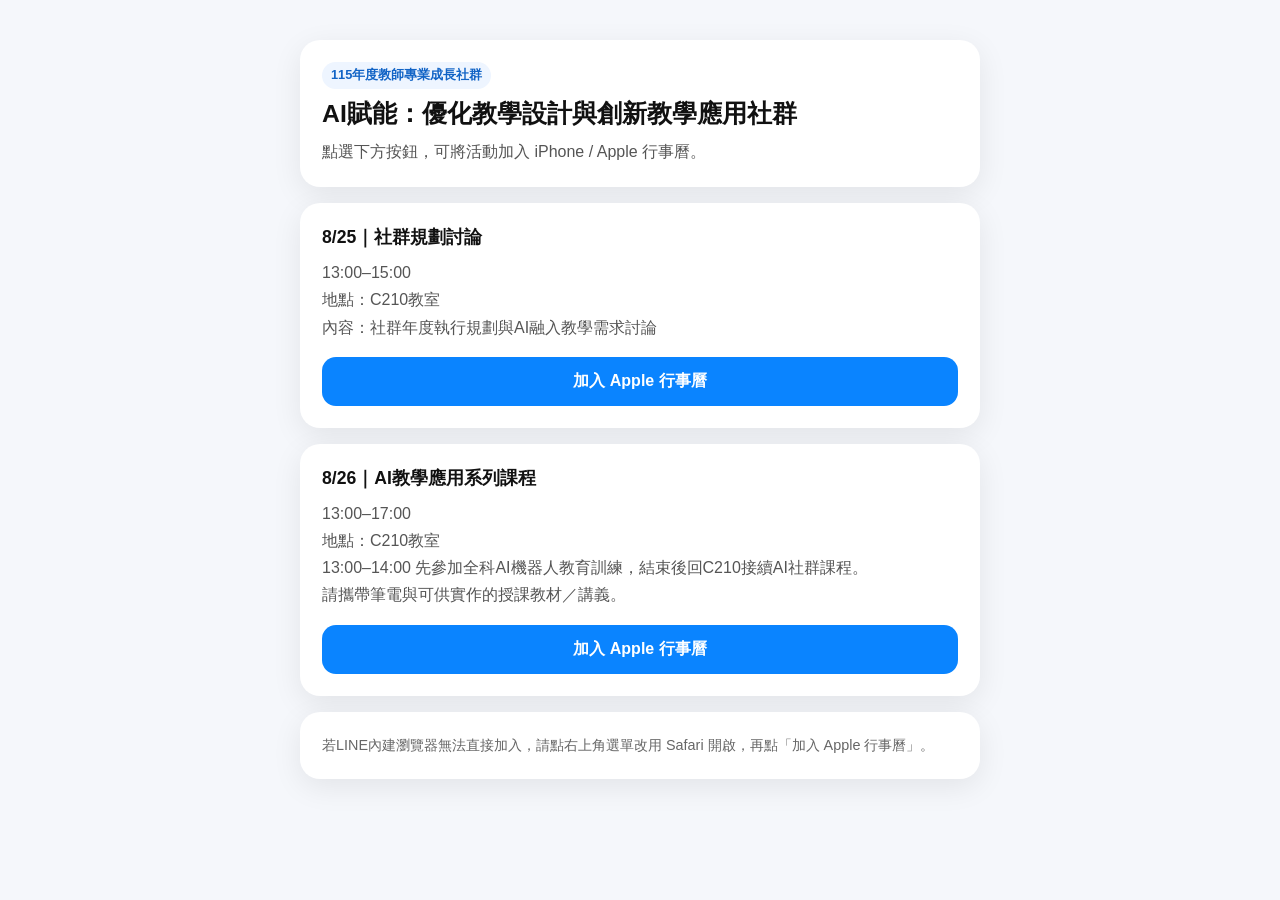
==== index.html @ a075b453 "Add calendar landing page" ====
<!doctype html>
<html lang="zh-Hant">
<head>
<meta charset="utf-8">
<meta name="viewport" content="width=device-width,initial-scale=1,viewport-fit=cover">
<title>AI賦能教師專業成長社群｜加入行事曆</title>
<style>
body{font-family:-apple-system,BlinkMacSystemFont,"PingFang TC","Microsoft JhengHei",sans-serif;background:#f5f7fb;color:#111;margin:0;padding:24px}.wrap{max-width:680px;margin:auto}.card{background:#fff;border-radius:20px;padding:22px;margin:16px 0;box-shadow:0 8px 30px rgba(0,0,0,.08)}h1{font-size:1.55rem;margin:0 0 8px}h2{font-size:1.1rem;margin:0 0 10px}.meta{color:#555;line-height:1.7}.btn{display:block;text-align:center;text-decoration:none;background:#0a84ff;color:#fff;font-weight:700;padding:14px 18px;border-radius:14px;margin-top:16px}.note{font-size:.9rem;color:#666;line-height:1.6}.badge{display:inline-block;background:#eef5ff;color:#1264c6;border-radius:999px;padding:5px 9px;font-size:.8rem;font-weight:700;margin-bottom:8px}</style>
</head>
<body><div class="wrap">
<div class="card"><div class="badge">115年度教師專業成長社群</div><h1>AI賦能：優化教學設計與創新教學應用社群</h1><div class="meta">點選下方按鈕，可將活動加入 iPhone / Apple 行事曆。</div></div>
<div class="card"><h2>8/25｜社群規劃討論</h2><div class="meta">13:00–15:00<br>地點：C210教室<br>內容：社群年度執行規劃與AI融入教學需求討論</div><a class="btn" href="0825.ics">加入 Apple 行事曆</a></div>
<div class="card"><h2>8/26｜AI教學應用系列課程</h2><div class="meta">13:00–17:00<br>地點：C210教室<br>13:00–14:00 先參加全科AI機器人教育訓練，結束後回C210接續AI社群課程。<br>請攜帶筆電與可供實作的授課教材／講義。</div><a class="btn" href="0826.ics">加入 Apple 行事曆</a></div>
<div class="card note">若LINE內建瀏覽器無法直接加入，請點右上角選單改用 Safari 開啟，再點「加入 Apple 行事曆」。</div>
</div></body></html>
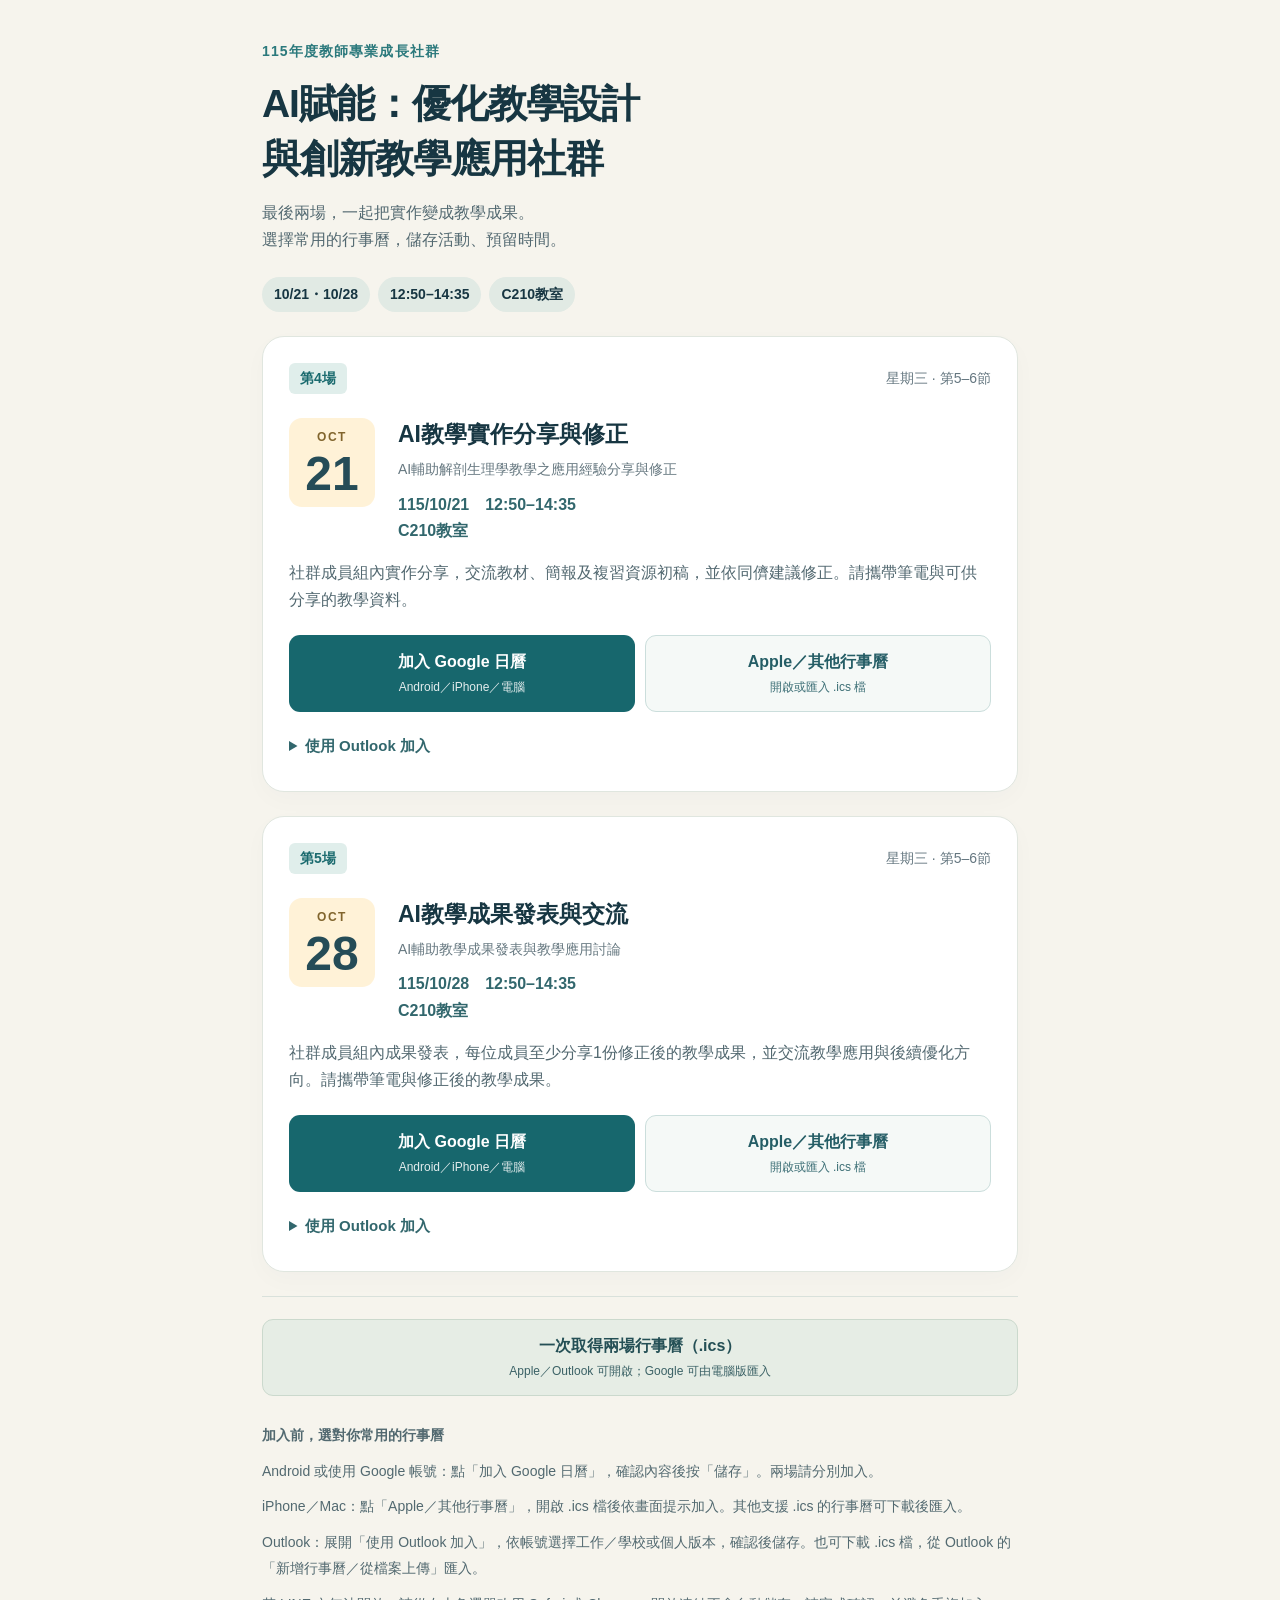
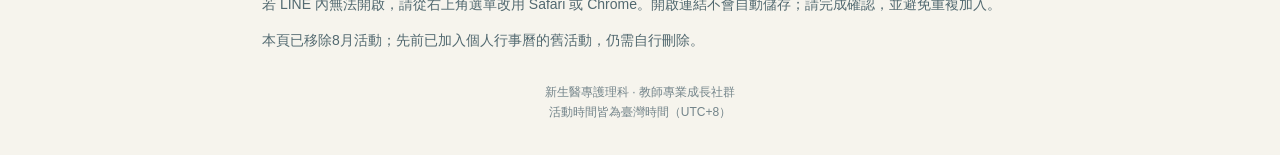
==== commit 414a6667: "Replace August community activities with October sessions 4–5 and cross-platform calendar links" ====
--- a/index.html
+++ b/index.html
@@ -1,15 +1,3 @@
-<!doctype html>
-<html lang="zh-Hant">
-<head>
-<meta charset="utf-8">
-<meta name="viewport" content="width=device-width,initial-scale=1,viewport-fit=cover">
-<title>AI賦能教師專業成長社群｜加入行事曆</title>
-<style>
-body{font-family:-apple-system,BlinkMacSystemFont,"PingFang TC","Microsoft JhengHei",sans-serif;background:#f5f7fb;color:#111;margin:0;padding:24px}.wrap{max-width:680px;margin:auto}.card{background:#fff;border-radius:20px;padding:22px;margin:16px 0;box-shadow:0 8px 30px rgba(0,0,0,.08)}h1{font-size:1.55rem;margin:0 0 8px}h2{font-size:1.1rem;margin:0 0 10px}.meta{color:#555;line-height:1.7}.btn{display:block;text-align:center;text-decoration:none;background:#0a84ff;color:#fff;font-weight:700;padding:14px 18px;border-radius:14px;margin-top:16px}.note{font-size:.9rem;color:#666;line-height:1.6}.badge{display:inline-block;background:#eef5ff;color:#1264c6;border-radius:999px;padding:5px 9px;font-size:.8rem;font-weight:700;margin-bottom:8px}</style>
-</head>
-<body><div class="wrap">
-<div class="card"><div class="badge">115年度教師專業成長社群</div><h1>AI賦能：優化教學設計與創新教學應用社群</h1><div class="meta">點選下方按鈕，可將活動加入 iPhone / Apple 行事曆。</div></div>
-<div class="card"><h2>8/25｜社群規劃討論</h2><div class="meta">13:00–15:00<br>地點：C210教室<br>內容：社群年度執行規劃與AI融入教學需求討論</div><a class="btn" href="0825.ics">加入 Apple 行事曆</a></div>
-<div class="card"><h2>8/26｜AI教學應用系列課程</h2><div class="meta">13:00–17:00<br>地點：C210教室<br>13:00–14:00 先參加全科AI機器人教育訓練，結束後回C210接續AI社群課程。<br>請攜帶筆電與可供實作的授課教材／講義。</div><a class="btn" href="0826.ics">加入 Apple 行事曆</a></div>
-<div class="card note">若LINE內建瀏覽器無法直接加入，請點右上角選單改用 Safari 開啟，再點「加入 Apple 行事曆」。</div>
-</div></body></html>+<!doctype html><html lang="zh-Hant"><head><meta charset="utf-8"><meta name="viewport" content="width=device-width,initial-scale=1,viewport-fit=cover"><meta name="theme-color" content="#153c49"><meta name="description" content="教師專業成長社群第4、5場：10/21、10/28，12:50–14:35，C210教室。加入Google、Apple或Outlook行事曆。"><title>社群第4、5場｜加入行事曆</title><style>
+*{box-sizing:border-box}body{margin:0;background:#f6f4ed;color:#173642;font-family:-apple-system,BlinkMacSystemFont,"Noto Sans TC","PingFang TC","Microsoft JhengHei",sans-serif;line-height:1.65}.wrap{max-width:800px;margin:auto;padding:40px 22px 32px}.eyebrow{color:#2b797c;font-size:14px;font-weight:700;letter-spacing:.08em}h1{font-size:clamp(27px,5vw,39px);line-height:1.4;letter-spacing:-.03em;margin:14px 0}header>p{color:#536971;margin:12px 0 24px}.tags{display:flex;gap:8px;flex-wrap:wrap}.tags span{background:#e1eae4;padding:6px 12px;border-radius:30px;font-size:14px;font-weight:600}.card{background:#fff;border:1px solid #e0e6df;border-radius:22px;margin:24px 0;padding:26px;box-shadow:0 8px 24px #17364206}.card-top{display:flex;justify-content:space-between;align-items:center;gap:10px;color:#657780;font-size:14px}.session{padding:4px 11px;border-radius:6px;background:#e0eeeb;color:#1b6b6f;font-weight:800}.event{display:flex;gap:23px;align-items:flex-start;margin:24px 0 16px}.date{background:#fff2d7;min-width:86px;text-align:center;border-radius:13px;padding:8px 10px 4px;line-height:1.2}.date small{font-size:12px;font-weight:700;letter-spacing:.13em;color:#81652d}.date strong{display:block;font-size:48px;font-weight:800;color:#254c57}h2{font-size:23px;line-height:1.4;margin:0 0 8px}.formal{font-size:14px;color:#667880;margin:0 0 10px}.when{font-size:16px;font-weight:700;margin:0;color:#32676d}.description{margin:16px 0 22px;color:#536971}.buttons{display:grid;grid-template-columns:1fr 1fr;gap:10px}.btn{display:flex;flex-direction:column;justify-content:center;text-align:center;text-decoration:none;padding:13px 10px;border-radius:11px;font-size:16px;font-weight:700;min-height:52px}.btn span{font-size:12px;font-weight:400;opacity:.88;margin-top:3px}.primary{background:#17676d;color:#fff}.secondary{color:#245d65;border:1px solid #cbdedc;background:#f5f9f7}.btn:hover{filter:brightness(.96)}a:focus-visible,summary:focus-visible{outline:3px solid #e69a59;outline-offset:4px}.outlook{margin-top:16px}summary{cursor:pointer;color:#32676d;padding:6px 0;font-weight:600;font-size:15px}details .buttons{margin-top:10px}.all{border-top:1px solid #d9e1db;padding-top:22px}.all .btn{background:#e6ede5;border:1px solid #cbd9cd;color:#244f55}.help{color:#526970;font-size:14px;line-height:1.9;margin:26px 0}.help p{margin:9px 0}.help a{color:#236e76}footer{font-size:12px;color:#73848a;margin-top:30px;text-align:center} @media(max-width:520px){.wrap{padding:27px 16px}.card{padding:21px 17px}.event{gap:15px}.date{min-width:66px}.date strong{font-size:42px}h2{font-size:21px}.buttons{grid-template-columns:1fr}.card-top{font-size:12px}.description{font-size:15px}}
+</style></head><body><main class="wrap"><header><div class="eyebrow">115年度教師專業成長社群</div><h1>AI賦能：優化教學設計<br>與創新教學應用社群</h1><p>最後兩場，一起把實作變成教學成果。<br>選擇常用的行事曆，儲存活動、預留時間。</p><div class="tags"><span>10/21・10/28</span><span>12:50–14:35</span><span>C210教室</span></div></header><article class="card" aria-labelledby="session-4"><div class="card-top"><span class="session">第4場</span><span>星期三 · 第5–6節</span></div><div class="event"><div class="date"><small>OCT</small><strong>21</strong></div><div><h2 id="session-4">AI教學實作分享與修正</h2><p class="formal">AI輔助解剖生理學教學之應用經驗分享與修正</p><p class="when">115/10/21　12:50–14:35<br>C210教室</p></div></div><p class="description">社群成員組內實作分享，交流教材、簡報及複習資源初稿，並依同儕建議修正。請攜帶筆電與可供分享的教學資料。</p><div class="buttons"><a class="btn primary" href="https://calendar.google.com/calendar/render?action=TEMPLATE&amp;text=%E6%95%99%E5%B8%AB%E5%B0%88%E6%A5%AD%E6%88%90%E9%95%B7%E7%A4%BE%E7%BE%A4%EF%BD%9C%E7%AC%AC4%E5%A0%B4%EF%BD%9CAI%E8%BC%94%E5%8A%A9%E8%A7%A3%E5%89%96%E7%94%9F%E7%90%86%E5%AD%B8%E6%95%99%E5%AD%B8%E4%B9%8B%E6%87%89%E7%94%A8%E7%B6%93%E9%A9%97%E5%88%86%E4%BA%AB%E8%88%87%E4%BF%AE%E6%AD%A3&amp;dates=20261021T045000Z%2F20261021T063500Z&amp;details=%E7%A4%BE%E7%BE%A4%E6%88%90%E5%93%A1%E7%B5%84%E5%85%A7%E5%AF%A6%E4%BD%9C%E5%88%86%E4%BA%AB%EF%BC%8C%E4%BA%A4%E6%B5%81%E6%95%99%E6%9D%90%E3%80%81%E7%B0%A1%E5%A0%B1%E5%8F%8A%E8%A4%87%E7%BF%92%E8%B3%87%E6%BA%90%E5%88%9D%E7%A8%BF%EF%BC%8C%E4%B8%A6%E4%BE%9D%E5%90%8C%E5%84%95%E5%BB%BA%E8%AD%B0%E4%BF%AE%E6%AD%A3%E3%80%82%E8%AB%8B%E6%94%9C%E5%B8%B6%E7%AD%86%E9%9B%BB%E8%88%87%E5%8F%AF%E4%BE%9B%E5%88%86%E4%BA%AB%E7%9A%84%E6%95%99%E5%AD%B8%E8%B3%87%E6%96%99%E3%80%82&amp;location=C210%E6%95%99%E5%AE%A4&amp;ctz=Asia%2FTaipei" target="_blank" rel="noopener noreferrer">加入 Google 日曆<span>Android／iPhone／電腦</span></a><a class="btn secondary" href="2026-10-21-session-4.ics">Apple／其他行事曆<span>開啟或匯入 .ics 檔</span></a></div><details class="outlook"><summary>使用 Outlook 加入</summary><div class="buttons"><a class="btn secondary" href="https://outlook.office.com/calendar/0/deeplink/compose?path=%2Fcalendar%2Faction%2Fcompose&amp;rru=addevent&amp;subject=%E6%95%99%E5%B8%AB%E5%B0%88%E6%A5%AD%E6%88%90%E9%95%B7%E7%A4%BE%E7%BE%A4%EF%BD%9C%E7%AC%AC4%E5%A0%B4%EF%BD%9CAI%E8%BC%94%E5%8A%A9%E8%A7%A3%E5%89%96%E7%94%9F%E7%90%86%E5%AD%B8%E6%95%99%E5%AD%B8%E4%B9%8B%E6%87%89%E7%94%A8%E7%B6%93%E9%A9%97%E5%88%86%E4%BA%AB%E8%88%87%E4%BF%AE%E6%AD%A3&amp;startdt=2026-10-21T04%3A50%3A00Z&amp;enddt=2026-10-21T06%3A35%3A00Z&amp;body=%E7%A4%BE%E7%BE%A4%E6%88%90%E5%93%A1%E7%B5%84%E5%85%A7%E5%AF%A6%E4%BD%9C%E5%88%86%E4%BA%AB%EF%BC%8C%E4%BA%A4%E6%B5%81%E6%95%99%E6%9D%90%E3%80%81%E7%B0%A1%E5%A0%B1%E5%8F%8A%E8%A4%87%E7%BF%92%E8%B3%87%E6%BA%90%E5%88%9D%E7%A8%BF%EF%BC%8C%E4%B8%A6%E4%BE%9D%E5%90%8C%E5%84%95%E5%BB%BA%E8%AD%B0%E4%BF%AE%E6%AD%A3%E3%80%82%E8%AB%8B%E6%94%9C%E5%B8%B6%E7%AD%86%E9%9B%BB%E8%88%87%E5%8F%AF%E4%BE%9B%E5%88%86%E4%BA%AB%E7%9A%84%E6%95%99%E5%AD%B8%E8%B3%87%E6%96%99%E3%80%82&amp;location=C210%E6%95%99%E5%AE%A4" target="_blank" rel="noopener noreferrer">工作／學校帳號</a><a class="btn secondary" href="https://outlook.live.com/calendar/0/deeplink/compose?path=%2Fcalendar%2Faction%2Fcompose&amp;rru=addevent&amp;subject=%E6%95%99%E5%B8%AB%E5%B0%88%E6%A5%AD%E6%88%90%E9%95%B7%E7%A4%BE%E7%BE%A4%EF%BD%9C%E7%AC%AC4%E5%A0%B4%EF%BD%9CAI%E8%BC%94%E5%8A%A9%E8%A7%A3%E5%89%96%E7%94%9F%E7%90%86%E5%AD%B8%E6%95%99%E5%AD%B8%E4%B9%8B%E6%87%89%E7%94%A8%E7%B6%93%E9%A9%97%E5%88%86%E4%BA%AB%E8%88%87%E4%BF%AE%E6%AD%A3&amp;startdt=2026-10-21T04%3A50%3A00Z&amp;enddt=2026-10-21T06%3A35%3A00Z&amp;body=%E7%A4%BE%E7%BE%A4%E6%88%90%E5%93%A1%E7%B5%84%E5%85%A7%E5%AF%A6%E4%BD%9C%E5%88%86%E4%BA%AB%EF%BC%8C%E4%BA%A4%E6%B5%81%E6%95%99%E6%9D%90%E3%80%81%E7%B0%A1%E5%A0%B1%E5%8F%8A%E8%A4%87%E7%BF%92%E8%B3%87%E6%BA%90%E5%88%9D%E7%A8%BF%EF%BC%8C%E4%B8%A6%E4%BE%9D%E5%90%8C%E5%84%95%E5%BB%BA%E8%AD%B0%E4%BF%AE%E6%AD%A3%E3%80%82%E8%AB%8B%E6%94%9C%E5%B8%B6%E7%AD%86%E9%9B%BB%E8%88%87%E5%8F%AF%E4%BE%9B%E5%88%86%E4%BA%AB%E7%9A%84%E6%95%99%E5%AD%B8%E8%B3%87%E6%96%99%E3%80%82&amp;location=C210%E6%95%99%E5%AE%A4" target="_blank" rel="noopener noreferrer">個人 Microsoft 帳號</a></div></details></article><article class="card" aria-labelledby="session-5"><div class="card-top"><span class="session">第5場</span><span>星期三 · 第5–6節</span></div><div class="event"><div class="date"><small>OCT</small><strong>28</strong></div><div><h2 id="session-5">AI教學成果發表與交流</h2><p class="formal">AI輔助教學成果發表與教學應用討論</p><p class="when">115/10/28　12:50–14:35<br>C210教室</p></div></div><p class="description">社群成員組內成果發表，每位成員至少分享1份修正後的教學成果，並交流教學應用與後續優化方向。請攜帶筆電與修正後的教學成果。</p><div class="buttons"><a class="btn primary" href="https://calendar.google.com/calendar/render?action=TEMPLATE&amp;text=%E6%95%99%E5%B8%AB%E5%B0%88%E6%A5%AD%E6%88%90%E9%95%B7%E7%A4%BE%E7%BE%A4%EF%BD%9C%E7%AC%AC5%E5%A0%B4%EF%BD%9CAI%E8%BC%94%E5%8A%A9%E6%95%99%E5%AD%B8%E6%88%90%E6%9E%9C%E7%99%BC%E8%A1%A8%E8%88%87%E6%95%99%E5%AD%B8%E6%87%89%E7%94%A8%E8%A8%8E%E8%AB%96&amp;dates=20261028T045000Z%2F20261028T063500Z&amp;details=%E7%A4%BE%E7%BE%A4%E6%88%90%E5%93%A1%E7%B5%84%E5%85%A7%E6%88%90%E6%9E%9C%E7%99%BC%E8%A1%A8%EF%BC%8C%E6%AF%8F%E4%BD%8D%E6%88%90%E5%93%A1%E8%87%B3%E5%B0%91%E5%88%86%E4%BA%AB1%E4%BB%BD%E4%BF%AE%E6%AD%A3%E5%BE%8C%E7%9A%84%E6%95%99%E5%AD%B8%E6%88%90%E6%9E%9C%EF%BC%8C%E4%B8%A6%E4%BA%A4%E6%B5%81%E6%95%99%E5%AD%B8%E6%87%89%E7%94%A8%E8%88%87%E5%BE%8C%E7%BA%8C%E5%84%AA%E5%8C%96%E6%96%B9%E5%90%91%E3%80%82%E8%AB%8B%E6%94%9C%E5%B8%B6%E7%AD%86%E9%9B%BB%E8%88%87%E4%BF%AE%E6%AD%A3%E5%BE%8C%E7%9A%84%E6%95%99%E5%AD%B8%E6%88%90%E6%9E%9C%E3%80%82&amp;location=C210%E6%95%99%E5%AE%A4&amp;ctz=Asia%2FTaipei" target="_blank" rel="noopener noreferrer">加入 Google 日曆<span>Android／iPhone／電腦</span></a><a class="btn secondary" href="2026-10-28-session-5.ics">Apple／其他行事曆<span>開啟或匯入 .ics 檔</span></a></div><details class="outlook"><summary>使用 Outlook 加入</summary><div class="buttons"><a class="btn secondary" href="https://outlook.office.com/calendar/0/deeplink/compose?path=%2Fcalendar%2Faction%2Fcompose&amp;rru=addevent&amp;subject=%E6%95%99%E5%B8%AB%E5%B0%88%E6%A5%AD%E6%88%90%E9%95%B7%E7%A4%BE%E7%BE%A4%EF%BD%9C%E7%AC%AC5%E5%A0%B4%EF%BD%9CAI%E8%BC%94%E5%8A%A9%E6%95%99%E5%AD%B8%E6%88%90%E6%9E%9C%E7%99%BC%E8%A1%A8%E8%88%87%E6%95%99%E5%AD%B8%E6%87%89%E7%94%A8%E8%A8%8E%E8%AB%96&amp;startdt=2026-10-28T04%3A50%3A00Z&amp;enddt=2026-10-28T06%3A35%3A00Z&amp;body=%E7%A4%BE%E7%BE%A4%E6%88%90%E5%93%A1%E7%B5%84%E5%85%A7%E6%88%90%E6%9E%9C%E7%99%BC%E8%A1%A8%EF%BC%8C%E6%AF%8F%E4%BD%8D%E6%88%90%E5%93%A1%E8%87%B3%E5%B0%91%E5%88%86%E4%BA%AB1%E4%BB%BD%E4%BF%AE%E6%AD%A3%E5%BE%8C%E7%9A%84%E6%95%99%E5%AD%B8%E6%88%90%E6%9E%9C%EF%BC%8C%E4%B8%A6%E4%BA%A4%E6%B5%81%E6%95%99%E5%AD%B8%E6%87%89%E7%94%A8%E8%88%87%E5%BE%8C%E7%BA%8C%E5%84%AA%E5%8C%96%E6%96%B9%E5%90%91%E3%80%82%E8%AB%8B%E6%94%9C%E5%B8%B6%E7%AD%86%E9%9B%BB%E8%88%87%E4%BF%AE%E6%AD%A3%E5%BE%8C%E7%9A%84%E6%95%99%E5%AD%B8%E6%88%90%E6%9E%9C%E3%80%82&amp;location=C210%E6%95%99%E5%AE%A4" target="_blank" rel="noopener noreferrer">工作／學校帳號</a><a class="btn secondary" href="https://outlook.live.com/calendar/0/deeplink/compose?path=%2Fcalendar%2Faction%2Fcompose&amp;rru=addevent&amp;subject=%E6%95%99%E5%B8%AB%E5%B0%88%E6%A5%AD%E6%88%90%E9%95%B7%E7%A4%BE%E7%BE%A4%EF%BD%9C%E7%AC%AC5%E5%A0%B4%EF%BD%9CAI%E8%BC%94%E5%8A%A9%E6%95%99%E5%AD%B8%E6%88%90%E6%9E%9C%E7%99%BC%E8%A1%A8%E8%88%87%E6%95%99%E5%AD%B8%E6%87%89%E7%94%A8%E8%A8%8E%E8%AB%96&amp;startdt=2026-10-28T04%3A50%3A00Z&amp;enddt=2026-10-28T06%3A35%3A00Z&amp;body=%E7%A4%BE%E7%BE%A4%E6%88%90%E5%93%A1%E7%B5%84%E5%85%A7%E6%88%90%E6%9E%9C%E7%99%BC%E8%A1%A8%EF%BC%8C%E6%AF%8F%E4%BD%8D%E6%88%90%E5%93%A1%E8%87%B3%E5%B0%91%E5%88%86%E4%BA%AB1%E4%BB%BD%E4%BF%AE%E6%AD%A3%E5%BE%8C%E7%9A%84%E6%95%99%E5%AD%B8%E6%88%90%E6%9E%9C%EF%BC%8C%E4%B8%A6%E4%BA%A4%E6%B5%81%E6%95%99%E5%AD%B8%E6%87%89%E7%94%A8%E8%88%87%E5%BE%8C%E7%BA%8C%E5%84%AA%E5%8C%96%E6%96%B9%E5%90%91%E3%80%82%E8%AB%8B%E6%94%9C%E5%B8%B6%E7%AD%86%E9%9B%BB%E8%88%87%E4%BF%AE%E6%AD%A3%E5%BE%8C%E7%9A%84%E6%95%99%E5%AD%B8%E6%88%90%E6%9E%9C%E3%80%82&amp;location=C210%E6%95%99%E5%AE%A4" target="_blank" rel="noopener noreferrer">個人 Microsoft 帳號</a></div></details></article><section class="all" aria-label="兩場一起加入"><a class="btn" href="community-sessions-4-5.ics">一次取得兩場行事曆（.ics）<span>Apple／Outlook 可開啟；Google 可由電腦版匯入</span></a></section><section class="help" aria-label="操作說明"><strong>加入前，選對你常用的行事曆</strong><p>Android 或使用 Google 帳號：點「加入 Google 日曆」，確認內容後按「儲存」。兩場請分別加入。</p><p>iPhone／Mac：點「Apple／其他行事曆」，開啟 .ics 檔後依畫面提示加入。其他支援 .ics 的行事曆可下載後匯入。</p><p>Outlook：展開「使用 Outlook 加入」，依帳號選擇工作／學校或個人版本，確認後儲存。也可下載 .ics 檔，從 Outlook 的「新增行事曆／從檔案上傳」匯入。</p><p>若 LINE 內無法開啟，請從右上角選單改用 Safari 或 Chrome。開啟連結不會自動儲存；請完成確認，並避免重複加入。</p><p>本頁已移除8月活動；先前已加入個人行事曆的舊活動，仍需自行刪除。</p></section><footer>新生醫專護理科 · 教師專業成長社群<br>活動時間皆為臺灣時間（UTC+8）</footer></main></body></html>
